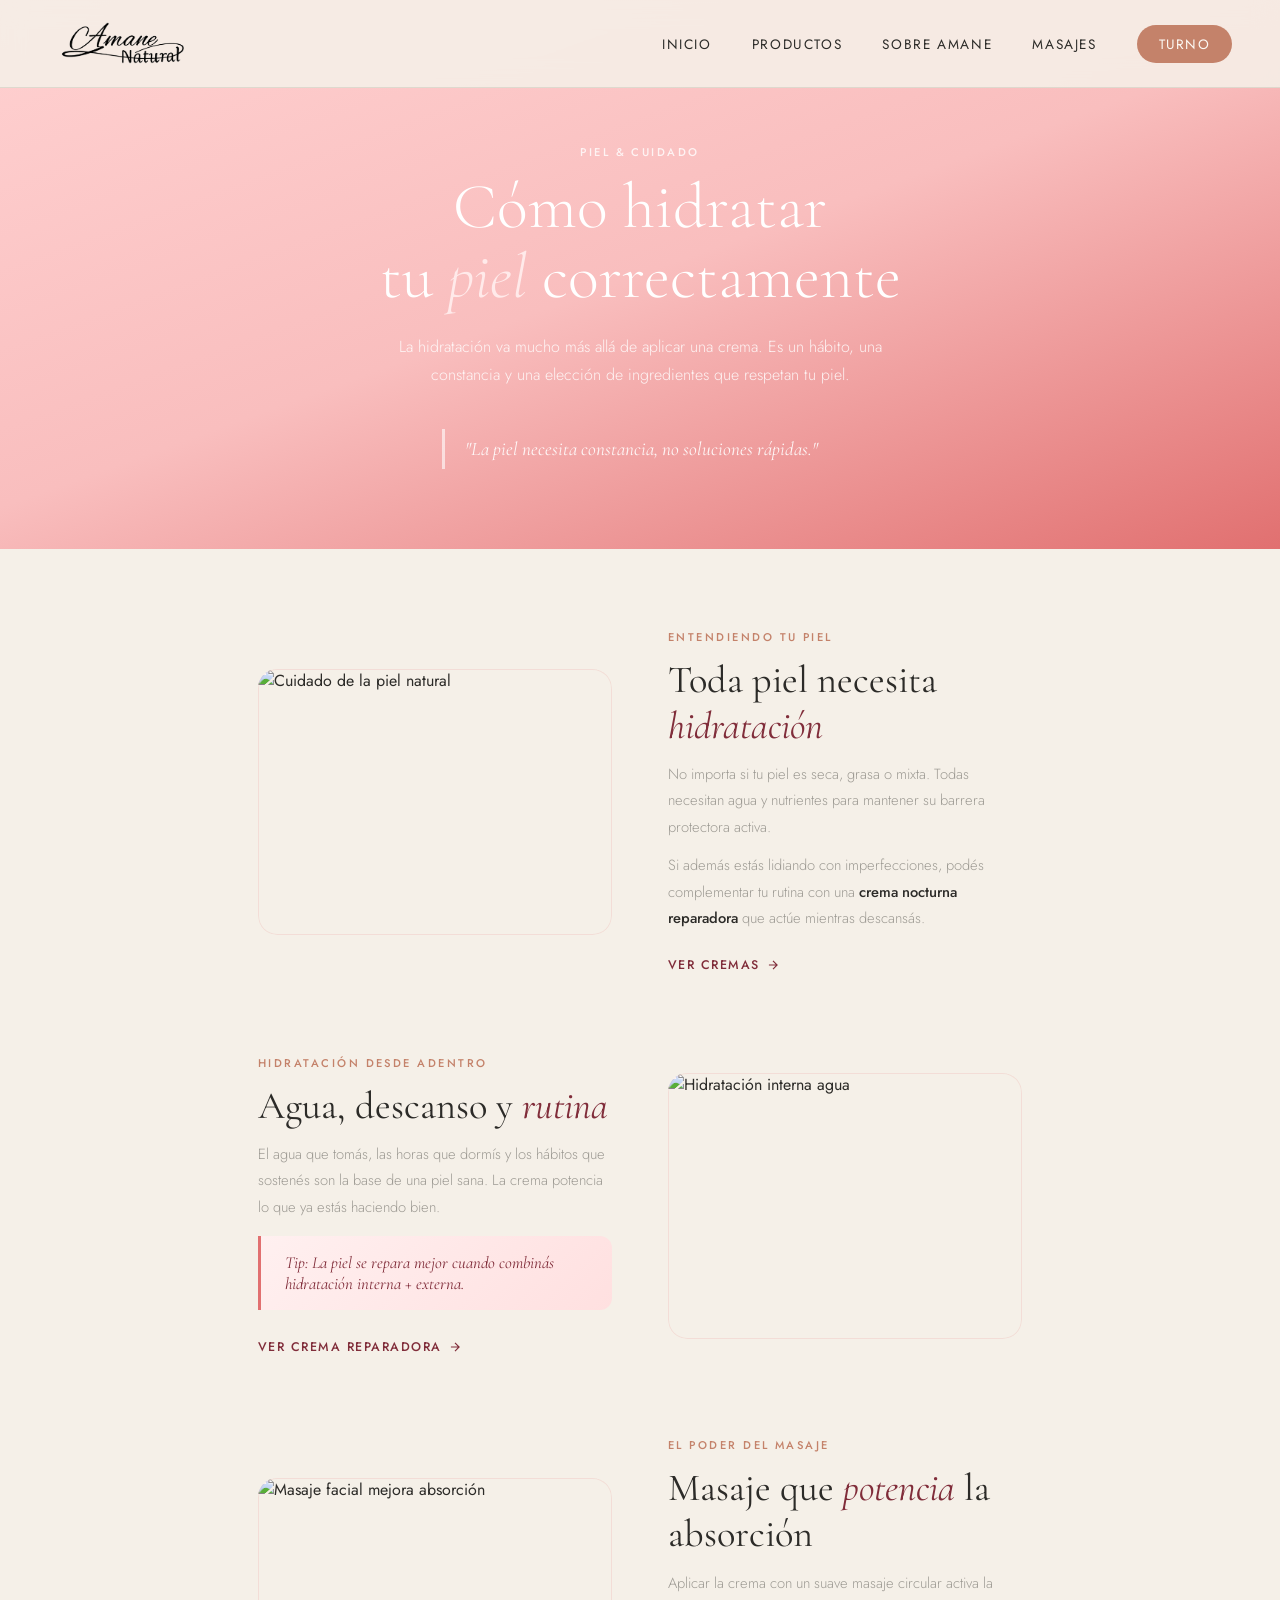
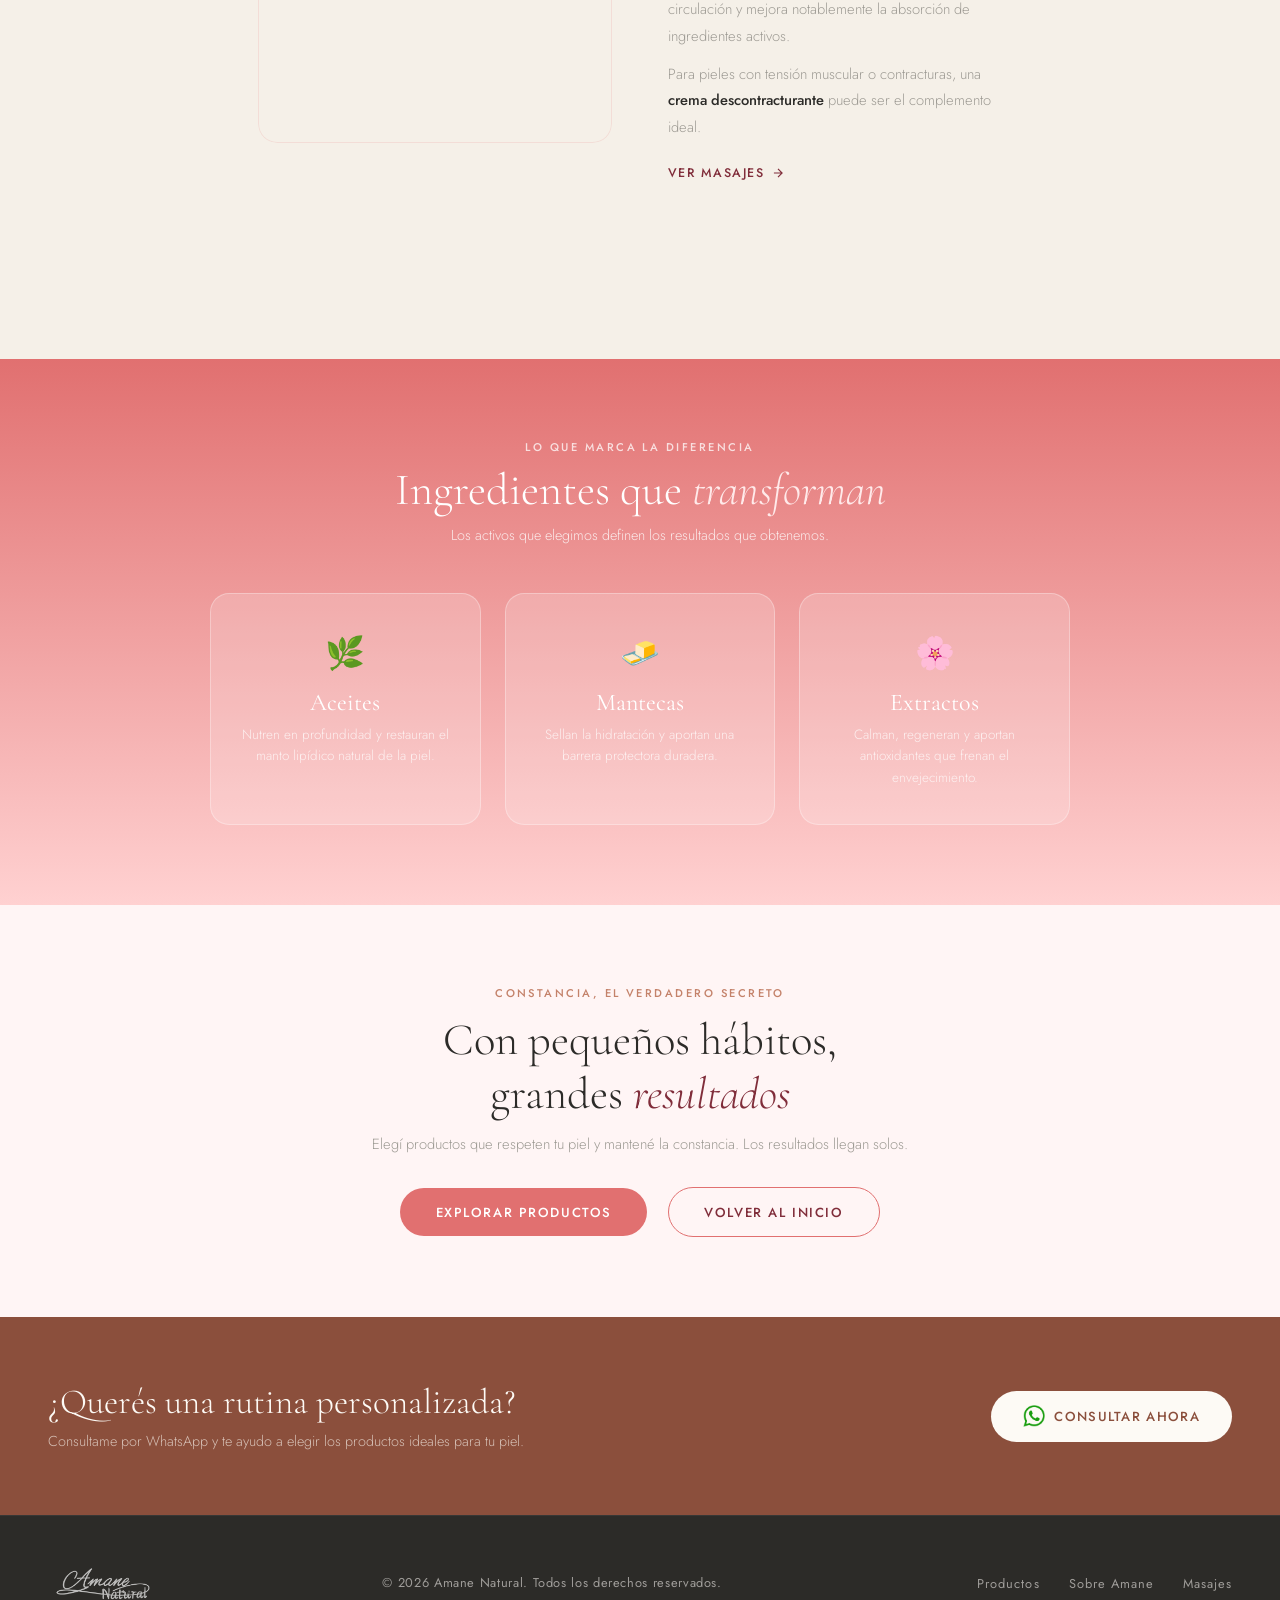
==== hidratar.html @ e28548d3 "Cambios en index" ====
<!DOCTYPE html>
<html lang="es">
<head>
  <meta charset="UTF-8">
  <meta name="viewport" content="width=device-width, initial-scale=1.0">
  <title>Cómo hidratar tu piel — Amane Natural</title>
  <meta name="description" content="Guía completa de hidratación de la piel: ingredientes naturales, rutina diaria y tips de Maria Fernanda Juncos, Masajista Integral en Villa María, Córdoba.">
  <meta name="robots" content="index, follow">
  <link rel="canonical" href="https://amane-natural.onrender.com/hidratar.html">
  <link rel="preconnect" href="https://fonts.googleapis.com">
  <link rel="preconnect" href="https://fonts.gstatic.com" crossorigin>
  <link href="https://fonts.googleapis.com/css2?family=Cormorant+Garamond:ital,wght@0,300;0,400;0,500;1,300;1,400&family=Jost:wght@300;400;500&display=swap" rel="stylesheet">
  <link rel="stylesheet" href="global.css">
  <link rel="stylesheet" href="hidratar.css">
</head>
<body>

  <!-- NAV -->
  <nav class="site-nav">
    <a href="index.html" class="nav-logo">
      <img src="img/negro..png" alt="Amane Natural">
    </a>
    <ul class="nav-links">
      <li><a href="index.html">Inicio</a></li>
      <li><a href="productos.html">Productos</a></li>
      <li><a href="sobre.html">Sobre Amane</a></li>
      <li><a href="masajes.html">Masajes</a></li>
      <li><a href="https://wa.link/bl452o" class="nav-cta" target="_blank">Turno</a></li>
    </ul>
    <button class="nav-burger" id="navBurger" aria-label="Menú">
      <span></span><span></span><span></span>
    </button>
  </nav>

  <!-- HERO -->
  <header class="article-hero">
    <div class="article-hero-inner">
      <span class="section-label">Piel & cuidado</span>
      <h1>Cómo hidratar<br>tu <em>piel</em> correctamente</h1>
      <p class="lead">La hidratación va mucho más allá de aplicar una crema. Es un hábito, una constancia y una elección de ingredientes que respetan tu piel.</p>
      <span class="quote-pull">"La piel necesita constancia, no soluciones rápidas."</span>
    </div>
  </header>

  <!-- ARTICLE BODY -->
  <main class="article-body" id="contenido">

    <!-- BLOQUE 1 -->
    <div class="article-block fade-up">
      <div class="article-block__img">
        <img src="https://images.unsplash.com/photo-1522335789203-aabd1fc54bc9?w=800&q=80" alt="Cuidado de la piel natural">
      </div>
      <div class="article-block__text">
        <span class="section-label">Entendiendo tu piel</span>
        <h2>Toda piel necesita <em>hidratación</em></h2>
        <p>No importa si tu piel es seca, grasa o mixta. Todas necesitan agua y nutrientes para mantener su barrera protectora activa.</p>
        <p>Si además estás lidiando con imperfecciones, podés complementar tu rutina con una <strong>crema nocturna reparadora</strong> que actúe mientras descansás.</p>
        <a href="productos.html" class="article-link">Ver cremas <svg viewBox="0 0 24 24"><path d="M5 12h14M12 5l7 7-7 7"/></svg></a>
      </div>
    </div>

    <!-- BLOQUE 2 -->
    <div class="article-block reverse fade-up">
      <div class="article-block__img">
        <img src="https://images.unsplash.com/photo-1502741338009-cac2772e18bc?w=800&q=80" alt="Hidratación interna agua">
      </div>
      <div class="article-block__text">
        <span class="section-label">Hidratación desde adentro</span>
        <h2>Agua, descanso y <em>rutina</em></h2>
        <p>El agua que tomás, las horas que dormís y los hábitos que sostenés son la base de una piel sana. La crema potencia lo que ya estás haciendo bien.</p>
        <div class="tip-box">Tip: La piel se repara mejor cuando combinás hidratación interna + externa.</div>
        <a href="productos.html" class="article-link">Ver crema reparadora <svg viewBox="0 0 24 24"><path d="M5 12h14M12 5l7 7-7 7"/></svg></a>
      </div>
    </div>

    <!-- BLOQUE 3 -->
    <div class="article-block fade-up">
      <div class="article-block__img">
        <img src="https://images.unsplash.com/photo-1552693673-1bf958298935?w=800&q=80" alt="Masaje facial mejora absorción">
      </div>
      <div class="article-block__text">
        <span class="section-label">El poder del masaje</span>
        <h2>Masaje que <em>potencia</em> la absorción</h2>
        <p>Aplicar la crema con un suave masaje circular activa la circulación y mejora notablemente la absorción de ingredientes activos.</p>
        <p>Para pieles con tensión muscular o contracturas, una <strong>crema descontracturante</strong> puede ser el complemento ideal.</p>
        <a href="masajes.html" class="article-link">Ver masajes <svg viewBox="0 0 24 24"><path d="M5 12h14M12 5l7 7-7 7"/></svg></a>
      </div>
    </div>

  </main>

  <!-- INGREDIENTS -->
  <section class="ingredients-section">
    <span class="section-label">Lo que marca la diferencia</span>
    <h2>Ingredientes que <em>transforman</em></h2>
    <p>Los activos que elegimos definen los resultados que obtenemos.</p>
    <div class="ingredients-grid">
      <div class="ingredient-card fade-up" style="transition-delay:.05s">
        <span class="ingredient-icon">🌿</span>
        <h3>Aceites</h3>
        <p>Nutren en profundidad y restauran el manto lipídico natural de la piel.</p>
      </div>
      <div class="ingredient-card fade-up" style="transition-delay:.12s">
        <span class="ingredient-icon">🧈</span>
        <h3>Mantecas</h3>
        <p>Sellan la hidratación y aportan una barrera protectora duradera.</p>
      </div>
      <div class="ingredient-card fade-up" style="transition-delay:.19s">
        <span class="ingredient-icon">🌸</span>
        <h3>Extractos</h3>
        <p>Calman, regeneran y aportan antioxidantes que frenan el envejecimiento.</p>
      </div>
    </div>
  </section>

  <!-- CTA -->
  <section class="article-cta">
    <span class="section-label">Constancia, el verdadero secreto</span>
    <h2>Con pequeños hábitos,<br>grandes <em>resultados</em></h2>
    <p>Elegí productos que respeten tu piel y mantené la constancia. Los resultados llegan solos.</p>
    <a href="productos.html" class="btn-rose">Explorar productos</a>
    <a href="index.html" class="btn-rose-outline">Volver al inicio</a>
  </section>

  <!-- STRIP WA -->
  <div class="wa-strip">
    <div class="wa-strip__text">
      <h2>¿Querés una rutina personalizada?</h2>
      <p>Consultame por WhatsApp y te ayudo a elegir los productos ideales para tu piel.</p>
    </div>
    <a href="https://wa.link/bl452o" class="wa-strip__cta" target="_blank">
      <img src="img/Whatsapp-Logo.png" alt="WhatsApp">
      Consultar ahora
    </a>
  </div>

  <!-- FOOTER -->
  <footer class="site-footer">
    <img src="img/blanco.png" alt="Amane Natural">
    <p>© 2026 Amane Natural. Todos los derechos reservados.</p>
    <nav>
      <a href="productos.html">Productos</a>
      <a href="sobre.html">Sobre Amane</a>
      <a href="masajes.html">Masajes</a>
    </nav>
  </footer>

  <script src="main.js"></script>
</body>
</html>
---- global.css ----
/* ══════════════════════════════════════════
   AMANE NATURAL — Global Stylesheet
   Compartido por: index, productos, sobre, masajes
   ══════════════════════════════════════════ */

/* ── TOKENS ── */
:root {
  --cream:      #F5F0E8;
  --cream-dark: #EDE6D8;
  --sage:       #C4826A;
  --sage-light: #D9A898;
  --sage-dark:  #8B4F3C;
  --bark:       #8B6F4E;
  --bark-light: #B89A78;
  --stone:      #9E9B94;
  --charcoal:   #2C2B28;
  --white:      #FDFAF5;
}

/* ── RESET ── */
*, *::before, *::after { margin: 0; padding: 0; box-sizing: border-box; }
html { scroll-behavior: smooth; }
body {
  font-family: 'Jost', sans-serif;
  background: var(--cream);
  color: var(--charcoal);
  overflow-x: hidden;
}
img { display: block; max-width: 100%; }

/* ── TYPOGRAPHY HELPERS ── */
.section-label {
  display: block;
  font-size: 0.7rem;
  letter-spacing: 0.22em;
  text-transform: uppercase;
  color: var(--sage);
  font-weight: 500;
  margin-bottom: 0.75rem;
}
.section-title {
  font-family: 'Cormorant Garamond', serif;
  font-size: clamp(2.2rem, 4vw, 3.2rem);
  font-weight: 300;
  line-height: 1.15;
  color: var(--charcoal);
  margin-bottom: 1rem;
}
.section-title em { font-style: italic; color: var(--sage-dark); }

/* ── NAVIGATION ── */
.site-nav {
  position: fixed;
  top: 0; left: 0; right: 0;
  z-index: 100;
  display: flex;
  align-items: center;
  justify-content: space-between;
  padding: 1.4rem 3rem;
  background: rgba(245,240,232,0.88);
  backdrop-filter: blur(12px);
  -webkit-backdrop-filter: blur(12px);
  border-bottom: 1px solid rgba(124,145,114,0.2);
  transition: background 0.4s;
}
.site-nav--transparent {
  background: transparent;
  border-bottom-color: transparent;
}
.site-nav--transparent.scrolled {
  background: rgba(245,240,232,0.88);
  border-bottom-color: rgba(124,145,114,0.2);
}

.nav-logo { display: flex; align-items: center; text-decoration: none; }
.nav-logo img { height: 42px; }

.nav-links { display: flex; gap: 2.5rem; list-style: none; }
.nav-links a {
  text-decoration: none;
  font-weight: 400;
  font-size: 0.85rem;
  letter-spacing: 0.12em;
  text-transform: uppercase;
  color: var(--charcoal);
  position: relative;
  transition: color 0.3s;
}
.nav-links a::after {
  content: '';
  position: absolute;
  bottom: -3px; left: 0;
  width: 0; height: 1px;
  background: var(--sage);
  transition: width 0.3s;
}
.nav-links a:hover       { color: var(--sage-dark); }
.nav-links a:hover::after,
.nav-links a.active::after { width: 100%; }
.nav-links a.active      { color: var(--sage-dark); }

/* Nav CTA pill */
.nav-links .nav-cta {
  background: var(--sage);
  color: var(--white) !important;
  padding: 0.55rem 1.4rem;
  border-radius: 2rem;
  letter-spacing: 0.08em !important;
  transition: background 0.3s, transform 0.2s !important;
}
.nav-links .nav-cta:hover {
  background: var(--sage-dark) !important;
  transform: translateY(-1px);
}
.nav-links .nav-cta::after { display: none !important; }

/* ── BUTTONS ── */
.btn-primary {
  display: inline-flex;
  align-items: center;
  gap: 0.6rem;
  text-decoration: none;
  background: var(--sage);
  color: var(--white);
  padding: 0.9rem 2.2rem;
  border-radius: 2rem;
  font-size: 0.82rem;
  letter-spacing: 0.12em;
  text-transform: uppercase;
  font-weight: 500;
  font-family: 'Jost', sans-serif;
  border: none;
  cursor: pointer;
  transition: background 0.3s, transform 0.2s;
}
.btn-primary:hover { background: var(--sage-dark); transform: translateY(-2px); }
.btn-primary img   { height: 20px; }

.btn-outline {
  display: inline-flex;
  align-items: center;
  gap: 0.6rem;
  text-decoration: none;
  border: 1px solid rgba(253,250,245,0.5);
  color: var(--white);
  padding: 0.9rem 2.2rem;
  border-radius: 2rem;
  font-size: 0.82rem;
  letter-spacing: 0.12em;
  text-transform: uppercase;
  font-weight: 400;
  transition: border-color 0.3s, background 0.3s, transform 0.2s;
}
.btn-outline:hover {
  background: rgba(253,250,245,0.1);
  border-color: rgba(253,250,245,0.8);
  transform: translateY(-2px);
}

/* ── WHATSAPP STRIP ── */
.wa-strip {
  background: var(--sage-dark);
  padding: 4rem 3rem;
  display: flex;
  align-items: center;
  justify-content: space-between;
  gap: 2rem;
}
.wa-strip__text h2 {
  font-family: 'Cormorant Garamond', serif;
  font-size: 2.2rem;
  font-weight: 300;
  color: var(--white);
  line-height: 1.2;
}
.wa-strip__text p {
  font-size: 0.9rem;
  color: rgba(253,250,245,0.65);
  margin-top: 0.5rem;
  font-weight: 300;
}
.wa-strip__cta {
  flex-shrink: 0;
  display: inline-flex;
  align-items: center;
  gap: 0.6rem;
  background: var(--white);
  color: var(--sage-dark);
  padding: 0.9rem 2rem;
  border-radius: 2rem;
  text-decoration: none;
  font-size: 0.82rem;
  letter-spacing: 0.1em;
  text-transform: uppercase;
  font-weight: 500;
  transition: background 0.3s, transform 0.2s;
}
.wa-strip__cta:hover { background: var(--cream); transform: translateY(-2px); }
.wa-strip__cta img   { height: 22px; }

/* ── FOOTER ── */
.site-footer {
  background: var(--charcoal);
  color: rgba(253,250,245,0.55);
  padding: 3rem 3rem 2rem;
  display: flex;
  align-items: center;
  justify-content: space-between;
  flex-wrap: wrap;
  gap: 1rem;
  border-top: 1px solid rgba(253,250,245,0.06);
}
.site-footer img  { height: 36px; opacity: 0.7; filter: brightness(2); }
.site-footer p    { font-size: 0.8rem; letter-spacing: 0.05em; }
.site-footer nav a {
  color: rgba(253,250,245,0.55);
  text-decoration: none;
  font-size: 0.8rem;
  letter-spacing: 0.08em;
  margin-left: 1.5rem;
  transition: color 0.2s;
}
.site-footer nav a:hover { color: var(--sage-light); }

/* ── DIVIDER ── */
.leaf-divider {
  display: flex;
  align-items: center;
  gap: 1.5rem;
  padding: 0 3rem;
  opacity: 0.4;
}
.leaf-divider__line { flex: 1; height: 1px; background: var(--sage); }
.leaf-divider__icon { font-size: 1rem; color: var(--sage); }

/* ── SCROLL ANIMATION ── */
.fade-up {
  opacity: 0;
  transform: translateY(28px);
  transition: opacity 0.7s ease, transform 0.7s ease;
}
.fade-up.visible { opacity: 1; transform: translateY(0); }

/* ── HAMBURGER ── */
.nav-burger {
  display: none;
  flex-direction: column;
  justify-content: center;
  gap: 5px;
  background: none;
  border: none;
  cursor: pointer;
  padding: 4px;
  z-index: 110;
}
.nav-burger span {
  display: block;
  width: 24px;
  height: 2px;
  background: var(--charcoal);
  border-radius: 2px;
  transition: transform 0.3s, opacity 0.3s;
}
.nav-burger.open span:nth-child(1) { transform: translateY(7px) rotate(45deg); }
.nav-burger.open span:nth-child(2) { opacity: 0; }
.nav-burger.open span:nth-child(3) { transform: translateY(-7px) rotate(-45deg); }

@media (max-width: 600px) {
  .nav-burger { display: flex; }

  .nav-links {
    display: none;
    position: fixed;
    top: 0; left: 0; right: 0;
    background: rgba(245,240,232,0.98);
    backdrop-filter: blur(12px);
    flex-direction: column;
    align-items: center;
    justify-content: center;
    gap: 2rem;
    height: 100dvh;
    z-index: 105;
  }
  .nav-links.open { display: flex; }
  .nav-links a { font-size: 1.5rem; letter-spacing: 0.08em; }
  .nav-links .nav-cta { padding: 0.9rem 3rem; font-size: 1.3rem; }
  .nav-links { gap: 2.5rem; }
}

/* RESPONSIVE COMPLETO -->

/* ── 1200px: desktop medio ── */
@media (max-width: 1200px) {
  .site-nav { padding: 1.3rem 2rem; }
  .nav-links { gap: 2rem; }
  .wa-strip { padding: 3.5rem 2rem; }
  .site-footer { padding: 2.5rem 2rem; }
}

/* ── 1024px: laptop / tablet horizontal ── */
@media (max-width: 1024px) {
  .site-nav { padding: 1.2rem 1.75rem; }
  .nav-links { gap: 1.5rem; }
  .nav-links a { font-size: 0.8rem; }
  .wa-strip__text h2 { font-size: 1.8rem; }
}

/* ── 900px: tablet ── */
@media (max-width: 900px) {
  .site-nav    { padding: 1.2rem 1.5rem; }
  .nav-links   { gap: 1.25rem; }

  .wa-strip {
    flex-direction: column;
    text-align: center;
    padding: 3rem 1.5rem;
    gap: 1.5rem;
  }
  .wa-strip__text h2 { font-size: 1.7rem; }
  .wa-strip__cta     { width: 100%; justify-content: center; }

  .site-footer {
    flex-direction: column;
    text-align: center;
    padding: 2rem 1.5rem;
    gap: 0.75rem;
  }
  .site-footer nav { display: flex; flex-wrap: wrap; justify-content: center; gap: 0.25rem; }
  .site-footer nav a { margin-left: 0; padding: 0 0.5rem; }

  .leaf-divider { padding: 0 1.5rem; }

  .btn-primary,
  .btn-outline { padding: 0.8rem 1.8rem; font-size: 0.78rem; }
}

/* ── 768px: tablet vertical ── */
@media (max-width: 768px) {
  .site-nav { padding: 1rem 1.25rem; }

  .wa-strip { padding: 2.5rem 1.25rem; }
  .wa-strip__text h2 { font-size: 1.5rem; }
  .wa-strip__text p  { font-size: 0.85rem; }

  .site-footer p { font-size: 0.75rem; }
}

/* ── 600px: teléfonos grandes ── */
@media (max-width: 600px) {
  /* Ocultar nav links — solo logo visible */
  .nav-links { display: none; }

  /* Nav compacto */
  .site-nav { padding: 1rem; }
  .nav-logo img { height: 36px; }

  .wa-strip__text h2 { font-size: 1.35rem; }
  .wa-strip__cta { font-size: 0.78rem; padding: 0.75rem 1.4rem; }

  .btn-primary,
  .btn-outline { padding: 0.75rem 1.5rem; font-size: 0.76rem; }

  .leaf-divider { padding: 0 1rem; }
}

/* ── 480px: teléfonos ── */
@media (max-width: 480px) {
  .nav-logo img { height: 32px; }

  .wa-strip { padding: 2rem 1rem; }
  .wa-strip__text h2 { font-size: 1.2rem; }

  .site-footer { padding: 1.75rem 1rem; }
}

/* ── 375px: teléfonos chicos ── */
@media (max-width: 375px) {
  .site-nav { padding: 0.9rem 0.9rem; }
  .nav-logo img { height: 30px; }

  .wa-strip__text h2 { font-size: 1.1rem; }
  .wa-strip__cta { font-size: 0.73rem; padding: 0.7rem 1.2rem; }
}
---- hidratar.css ----
/* ══════════════════════════════════════════
   AMANE NATURAL — hidratar.css
   ══════════════════════════════════════════ */

/* ── PAGE HERO ── */
.article-hero {
  padding: 9rem 3rem 5rem;
  background: linear-gradient(160deg, #FFD1D1 0%, #F9BEBE 50%, #E17070 100%);
  position: relative;
  overflow: hidden;
  text-align: center;
}
.article-hero::before {
  content: '';
  position: absolute;
  inset: 0;
  background-image: url('https://images.unsplash.com/photo-1522335789203-aabd1fc54bc9?w=1400&q=80');
  background-size: cover;
  background-position: center;
  opacity: 0.12;
}
.article-hero-inner { position: relative; z-index: 1; max-width: 700px; margin: 0 auto; }
.article-hero .section-label { color: rgba(255,255,255,0.8); }
.article-hero h1 {
  font-family: 'Cormorant Garamond', serif;
  font-size: clamp(2.6rem, 5vw, 4.2rem);
  font-weight: 300;
  line-height: 1.1;
  color: #fff;
  margin-bottom: 1.25rem;
}
.article-hero h1 em { font-style: italic; color: #FFEAEA; }
.article-hero .lead {
  font-size: 1rem;
  color: rgba(255,255,255,0.85);
  line-height: 1.75;
  font-weight: 300;
  max-width: 520px;
  margin: 0 auto 2rem;
}
.quote-pull {
  display: inline-block;
  border-left: 3px solid rgba(255,255,255,0.6);
  padding: 0.5rem 1.25rem;
  font-family: 'Cormorant Garamond', serif;
  font-size: 1.2rem;
  font-style: italic;
  color: rgba(255,255,255,0.9);
  margin-top: 0.5rem;
}

/* ── ARTICLE BODY ── */
.article-body {
  max-width: 860px;
  margin: 0 auto;
  padding: 5rem 3rem 6rem;
}

/* ── ARTICLE SECTION ── */
.article-block {
  display: grid;
  grid-template-columns: 1fr 1fr;
  gap: 3.5rem;
  align-items: center;
  margin-bottom: 5rem;
}
.article-block.reverse { direction: rtl; }
.article-block.reverse > * { direction: ltr; }

.article-block__img {
  border-radius: 1.2rem;
  overflow: hidden;
  aspect-ratio: 4/3;
  position: relative;
}
.article-block__img img {
  width: 100%; height: 100%;
  object-fit: cover;
  display: block;
  transition: transform 0.6s cubic-bezier(0.25,0.46,0.45,0.94);
}
.article-block__img:hover img { transform: scale(1.05); }
.article-block__img::after {
  content: '';
  position: absolute;
  inset: 0;
  border-radius: 1.2rem;
  box-shadow: inset 0 0 0 1px rgba(225,112,112,0.15);
}

.article-block__text h2 {
  font-family: 'Cormorant Garamond', serif;
  font-size: clamp(1.8rem, 3vw, 2.4rem);
  font-weight: 400;
  line-height: 1.2;
  color: #2C2B28;
  margin-bottom: 0.75rem;
}
.article-block__text h2 em { font-style: italic; color: #802D3A; }
.article-block__text p {
  font-size: 0.92rem;
  color: #9E9B94;
  line-height: 1.8;
  font-weight: 300;
  margin-bottom: 0.75rem;
}
.article-block__text p strong { color: #2C2B28; font-weight: 500; }
.article-link {
  display: inline-flex;
  align-items: center;
  gap: 0.4rem;
  margin-top: 0.75rem;
  font-size: 0.78rem;
  letter-spacing: 0.12em;
  text-transform: uppercase;
  color: #802D3A;
  font-weight: 500;
  text-decoration: none;
  transition: gap 0.2s;
}
.article-link:hover { gap: 0.7rem; }
.article-link svg { width: 14px; height: 14px; stroke: currentColor; stroke-width: 2; fill: none; }

/* ── TIP BOX ── */
.tip-box {
  background: linear-gradient(135deg, #FFF0F0 0%, #FFE0E0 100%);
  border-left: 3px solid #E17070;
  border-radius: 0 0.75rem 0.75rem 0;
  padding: 1rem 1.5rem;
  margin: 1rem 0;
  font-size: 0.88rem;
  color: #802D3A;
  font-style: italic;
  font-family: 'Cormorant Garamond', serif;
  font-size: 1.05rem;
}

/* ── INGREDIENTS GRID ── */
.ingredients-section {
  background: linear-gradient(180deg, #E17070 0%, #FFD1D1 100%);
  padding: 5rem 3rem;
  text-align: center;
}
.ingredients-section h2 {
  font-family: 'Cormorant Garamond', serif;
  font-size: clamp(2rem, 3.5vw, 2.8rem);
  font-weight: 300;
  color: #fff;
  margin-bottom: 0.5rem;
}
.ingredients-section h2 em { font-style: italic; color: #FFEAEA; }
.ingredients-section > .section-label { color: rgba(255,255,255,0.75); margin-bottom: 0.5rem; }
.ingredients-section > p {
  font-size: 0.9rem;
  color: rgba(255,255,255,0.8);
  margin-bottom: 3rem;
  font-weight: 300;
}
.ingredients-grid {
  display: grid;
  grid-template-columns: repeat(3, 1fr);
  gap: 1.5rem;
  max-width: 860px;
  margin: 0 auto;
}
.ingredient-card {
  background: rgba(255,255,255,0.18);
  border: 1px solid rgba(255,255,255,0.3);
  border-radius: 1.2rem;
  padding: 2.25rem 1.5rem;
  transition: background 0.3s, transform 0.3s;
}
.ingredient-card:hover { background: rgba(255,255,255,0.28); transform: translateY(-4px); }
.ingredient-icon {
  font-size: 2rem;
  margin-bottom: 0.75rem;
  display: block;
}
.ingredient-card h3 {
  font-family: 'Cormorant Garamond', serif;
  font-size: 1.5rem;
  font-weight: 400;
  color: #fff;
  margin-bottom: 0.4rem;
}
.ingredient-card p {
  font-size: 0.84rem;
  color: rgba(255,255,255,0.75);
  line-height: 1.6;
  font-weight: 300;
}

/* ── CLOSING CTA ── */
.article-cta {
  background: #FFF5F5;
  padding: 5rem 3rem;
  text-align: center;
}
.article-cta h2 {
  font-family: 'Cormorant Garamond', serif;
  font-size: clamp(2rem, 3.5vw, 2.8rem);
  font-weight: 300;
  color: #2C2B28;
  margin-bottom: 0.75rem;
}
.article-cta h2 em { font-style: italic; color: #802D3A; }
.article-cta p {
  font-size: 0.92rem;
  color: #9E9B94;
  margin-bottom: 2rem;
  font-weight: 300;
}
.btn-rose {
  display: inline-flex;
  align-items: center;
  gap: 0.6rem;
  text-decoration: none;
  background: #E17070;
  color: #fff;
  padding: 0.9rem 2.2rem;
  border-radius: 2rem;
  font-size: 0.82rem;
  letter-spacing: 0.12em;
  text-transform: uppercase;
  font-weight: 500;
  transition: background 0.3s, transform 0.2s;
}
.btn-rose:hover { background: #802D3A; transform: translateY(-2px); }
.btn-rose-outline {
  display: inline-flex;
  align-items: center;
  gap: 0.6rem;
  text-decoration: none;
  border: 1.5px solid #E17070;
  color: #802D3A;
  padding: 0.9rem 2.2rem;
  border-radius: 2rem;
  font-size: 0.82rem;
  letter-spacing: 0.12em;
  text-transform: uppercase;
  font-weight: 500;
  transition: all 0.3s;
  margin-left: 1rem;
}
.btn-rose-outline:hover { background: #E17070; color: #fff; transform: translateY(-2px); }

/* ── RESPONSIVE ── */
@media (max-width: 900px) {
  .article-hero { padding: 8rem 1.5rem 4rem; }
  .article-body { padding: 3.5rem 1.5rem 4rem; }
  .article-block { grid-template-columns: 1fr; gap: 2rem; }
  .article-block.reverse { direction: ltr; }
  .ingredients-section { padding: 4rem 1.5rem; }
  .ingredients-grid { grid-template-columns: 1fr 1fr; }
  .article-cta { padding: 4rem 1.5rem; }
}
@media (max-width: 600px) {
  .article-hero { padding: 7rem 1.25rem 3.5rem; }
  .article-body { padding: 3rem 1.25rem 3.5rem; }
  .ingredients-grid { grid-template-columns: 1fr; gap: 1rem; }
  .article-cta .btn-rose-outline { margin-left: 0; margin-top: 0.75rem; }
  .article-cta { display: flex; flex-direction: column; align-items: center; }
}
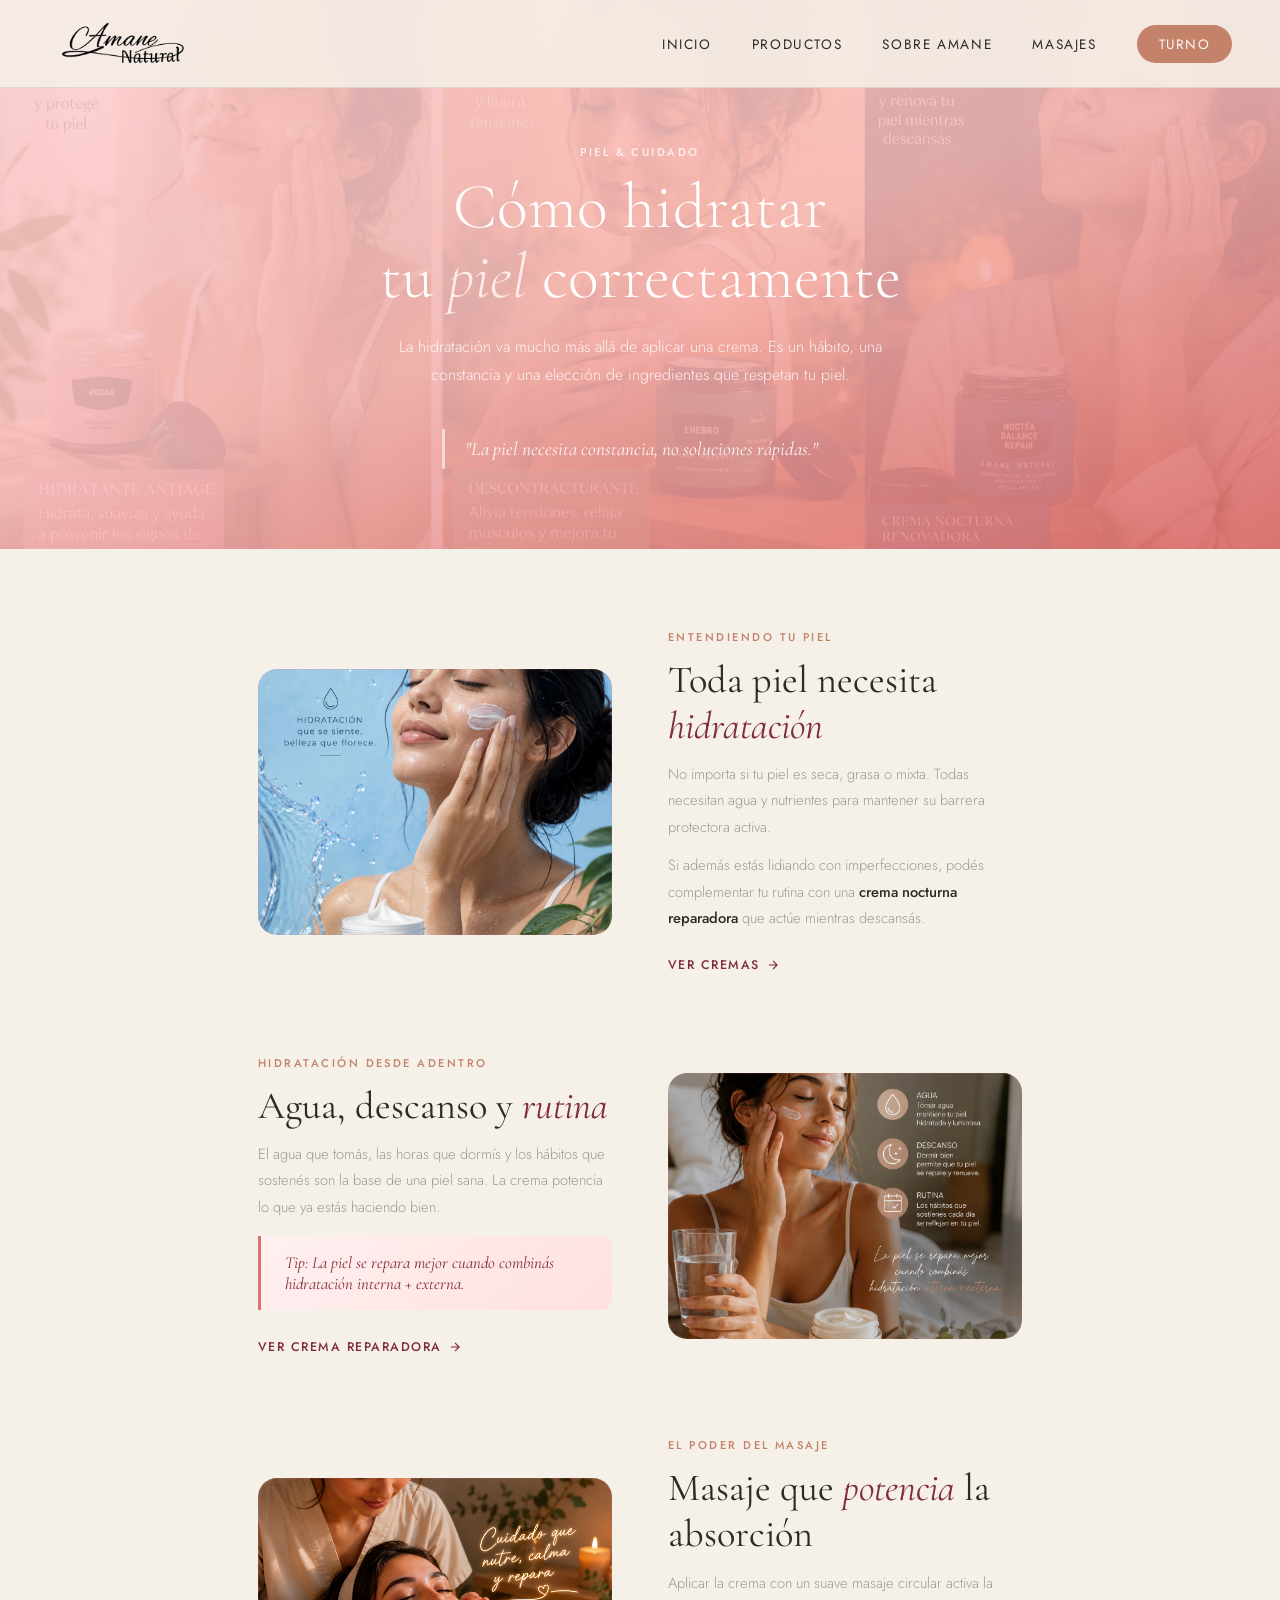
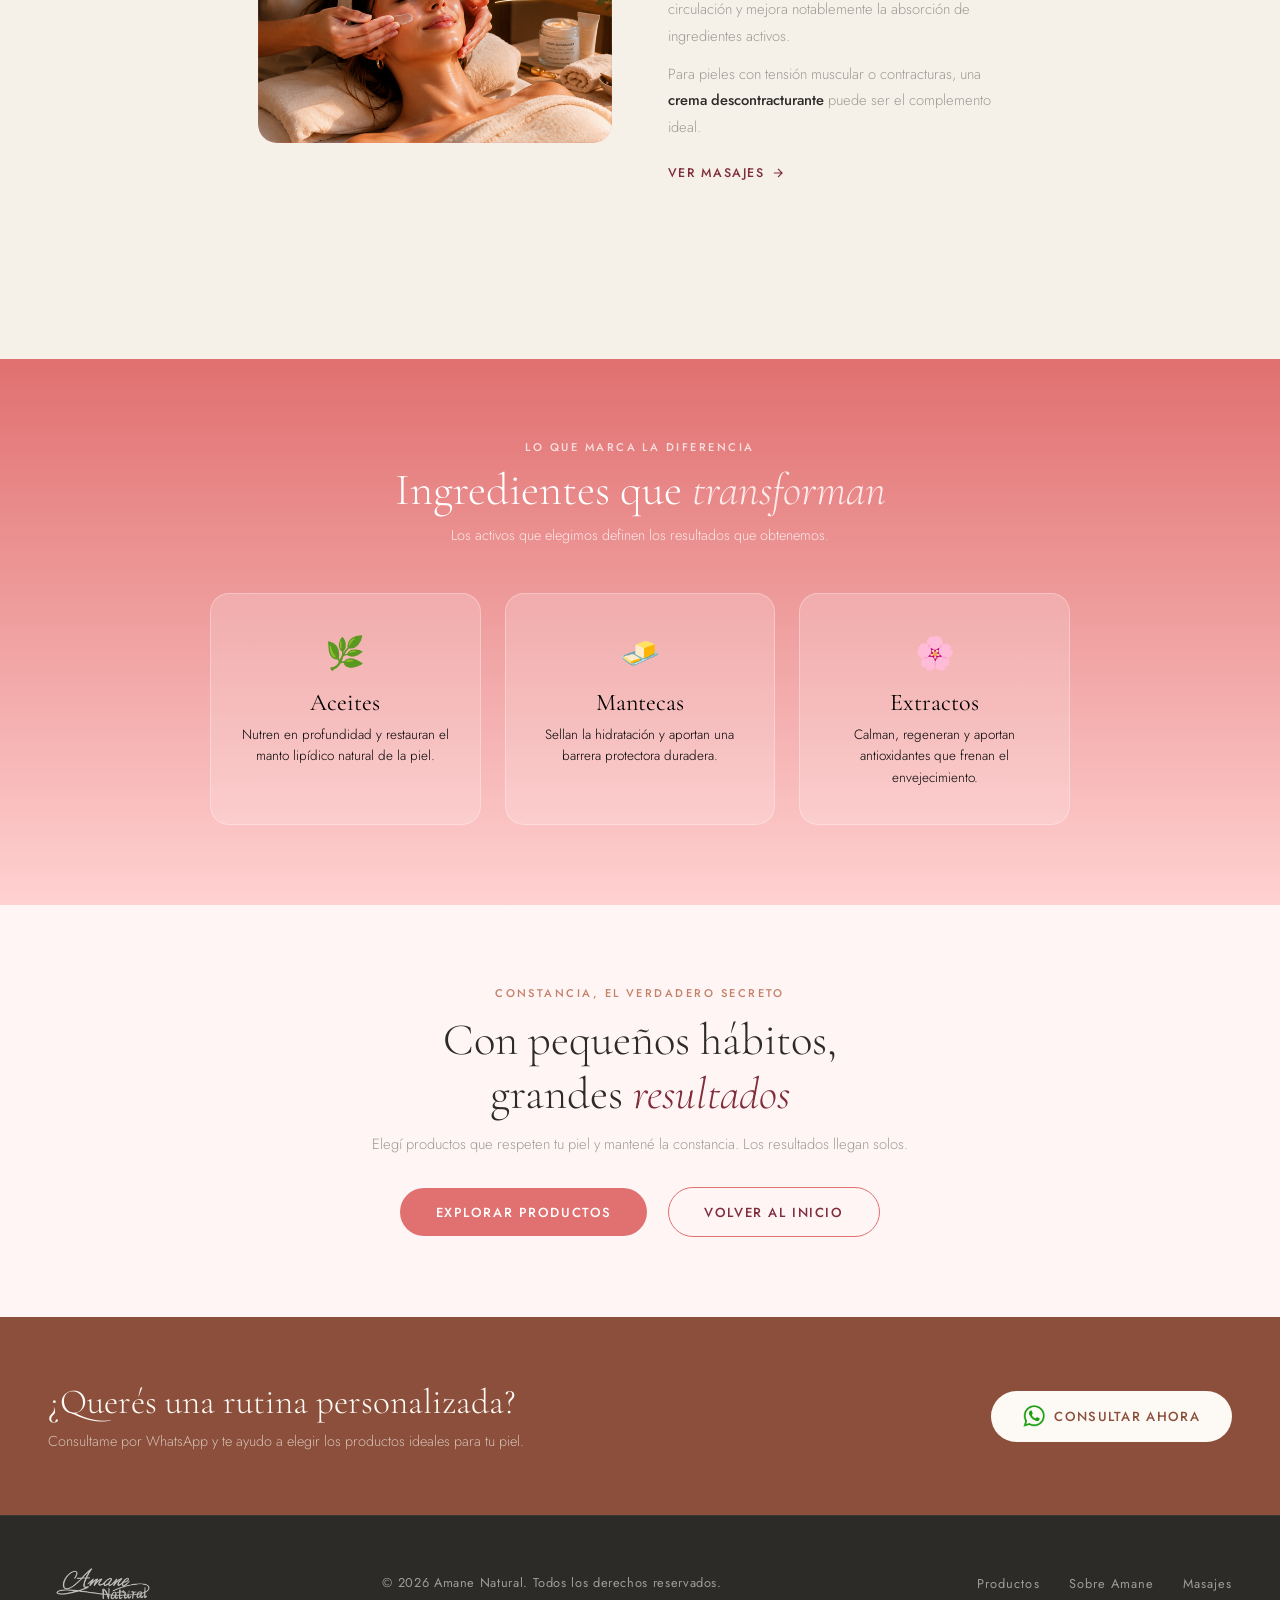
==== commit 35ac7b00: "Imagenes,ux, etc" ====
--- a/hidratar.html
+++ b/hidratar.html
@@ -3,16 +3,69 @@
 <head>
   <meta charset="UTF-8">
   <meta name="viewport" content="width=device-width, initial-scale=1.0">
-  <title>Cómo hidratar tu piel — Amane Natural</title>
+  <title>Cómo hidratar tu piel correctamente — Amane Natural</title>
   <meta name="description" content="Guía completa de hidratación de la piel: ingredientes naturales, rutina diaria y tips de Maria Fernanda Juncos, Masajista Integral en Villa María, Córdoba.">
+  <meta name="keywords" content="cómo hidratar la piel, hidratación facial natural, crema hidratante villa maría, rutina hidratación piel, tips piel sana">
+  <meta name="author" content="Amane Natural">
   <meta name="robots" content="index, follow">
-  <link rel="canonical" href="https://amane-natural.onrender.com/hidratar.html">
+  <link rel="canonical" href="https://amane-natural.vercel.app/hidratar.html">
+  <meta name="google-site-verification" content="iCthSh-_NBBDtTaLyfQcv_XG-j2N6g0z-_HT96yhKP0">
+
+  <meta property="og:type"        content="article">
+  <meta property="og:site_name"   content="Amane Natural">
+  <meta property="og:locale"      content="es_AR">
+  <meta property="og:url"         content="https://amane-natural.vercel.app/hidratar.html">
+  <meta property="og:title"       content="Cómo hidratar tu piel correctamente — Amane Natural">
+  <meta property="og:description" content="Guía de hidratación facial con ingredientes naturales y tips diarios. Villa María, Córdoba.">
+  <meta property="og:image"       content="https://amane-natural.vercel.app/img/og-image.jpg">
+  <meta property="og:image:width"  content="1200">
+  <meta property="og:image:height" content="630">
+
+  <meta name="twitter:card"        content="summary_large_image">
+  <meta name="twitter:title"       content="Cómo hidratar tu piel — Amane Natural">
+  <meta name="twitter:description" content="Tips y rutina de hidratación con productos naturales. Villa María, Córdoba.">
+  <meta name="twitter:image"       content="https://amane-natural.vercel.app/img/og-image.jpg">
+
+  <script type="application/ld+json">
+  {
+    "@context": "https://schema.org",
+    "@type": "Article",
+    "headline": "Cómo hidratar tu piel correctamente",
+    "description": "Guía de hidratación facial con ingredientes naturales y tips diarios.",
+    "image": "https://amane-natural.vercel.app/img/og-image.jpg",
+    "author": { "@type": "Person", "name": "Maria Fernanda Juncos" },
+    "publisher": { "@type": "Organization", "name": "Amane Natural", "url": "https://amane-natural.vercel.app" },
+    "url": "https://amane-natural.vercel.app/hidratar.html"
+  }
+  </script>
+
+  <script type="application/ld+json">
+  {
+    "@context": "https://schema.org",
+    "@type": "BreadcrumbList",
+    "itemListElement": [
+      { "@type": "ListItem", "position": 1, "name": "Inicio", "item": "https://amane-natural.vercel.app/" },
+      { "@type": "ListItem", "position": 2, "name": "Cómo hidratar tu piel", "item": "https://amane-natural.vercel.app/hidratar.html" }
+    ]
+  }
+  </script>
+
+  <script async src="https://www.googletagmanager.com/gtag/js?id=G-FL4YZ59S98"></script>
+  <script>
+    window.dataLayer = window.dataLayer || [];
+    function gtag(){dataLayer.push(arguments);}
+    gtag('js', new Date());
+    gtag('config', 'G-FL4YZ59S98');
+  </script>
+
   <link rel="preconnect" href="https://fonts.googleapis.com">
   <link rel="preconnect" href="https://fonts.gstatic.com" crossorigin>
+  <link rel="dns-prefetch" href="https://www.googletagmanager.com">
   <link href="https://fonts.googleapis.com/css2?family=Cormorant+Garamond:ital,wght@0,300;0,400;0,500;1,300;1,400&family=Jost:wght@300;400;500&display=swap" rel="stylesheet">
   <link rel="stylesheet" href="global.css">
   <link rel="stylesheet" href="hidratar.css">
 </head>
+
 <body>
 
   <!-- NAV -->
@@ -48,7 +101,7 @@
     <!-- BLOQUE 1 -->
     <div class="article-block fade-up">
       <div class="article-block__img">
-        <img src="https://images.unsplash.com/photo-1522335789203-aabd1fc54bc9?w=800&q=80" alt="Cuidado de la piel natural">
+        <img src="img/hidratante.png" alt="Cuidado de la piel natural">
       </div>
       <div class="article-block__text">
         <span class="section-label">Entendiendo tu piel</span>
@@ -62,7 +115,7 @@
     <!-- BLOQUE 2 -->
     <div class="article-block reverse fade-up">
       <div class="article-block__img">
-        <img src="https://images.unsplash.com/photo-1502741338009-cac2772e18bc?w=800&q=80" alt="Hidratación interna agua">
+        <img src="img/hidratante1.png" alt="Hidratación interna agua">
       </div>
       <div class="article-block__text">
         <span class="section-label">Hidratación desde adentro</span>
@@ -76,7 +129,7 @@
     <!-- BLOQUE 3 -->
     <div class="article-block fade-up">
       <div class="article-block__img">
-        <img src="https://images.unsplash.com/photo-1552693673-1bf958298935?w=800&q=80" alt="Masaje facial mejora absorción">
+        <img src="img/masaje1.png" alt="Masaje facial mejora absorción">
       </div>
       <div class="article-block__text">
         <span class="section-label">El poder del masaje</span>
--- a/hidratar.css
+++ b/hidratar.css
@@ -14,7 +14,7 @@
   content: '';
   position: absolute;
   inset: 0;
-  background-image: url('https://images.unsplash.com/photo-1522335789203-aabd1fc54bc9?w=1400&q=80');
+  background-image: url('img/fondo.png');
   background-size: cover;
   background-position: center;
   opacity: 0.12;
@@ -180,12 +180,12 @@
   font-family: 'Cormorant Garamond', serif;
   font-size: 1.5rem;
   font-weight: 400;
-  color: #fff;
+  color: black;
   margin-bottom: 0.4rem;
 }
 .ingredient-card p {
   font-size: 0.84rem;
-  color: rgba(255,255,255,0.75);
+  color: black;
   line-height: 1.6;
   font-weight: 300;
 }
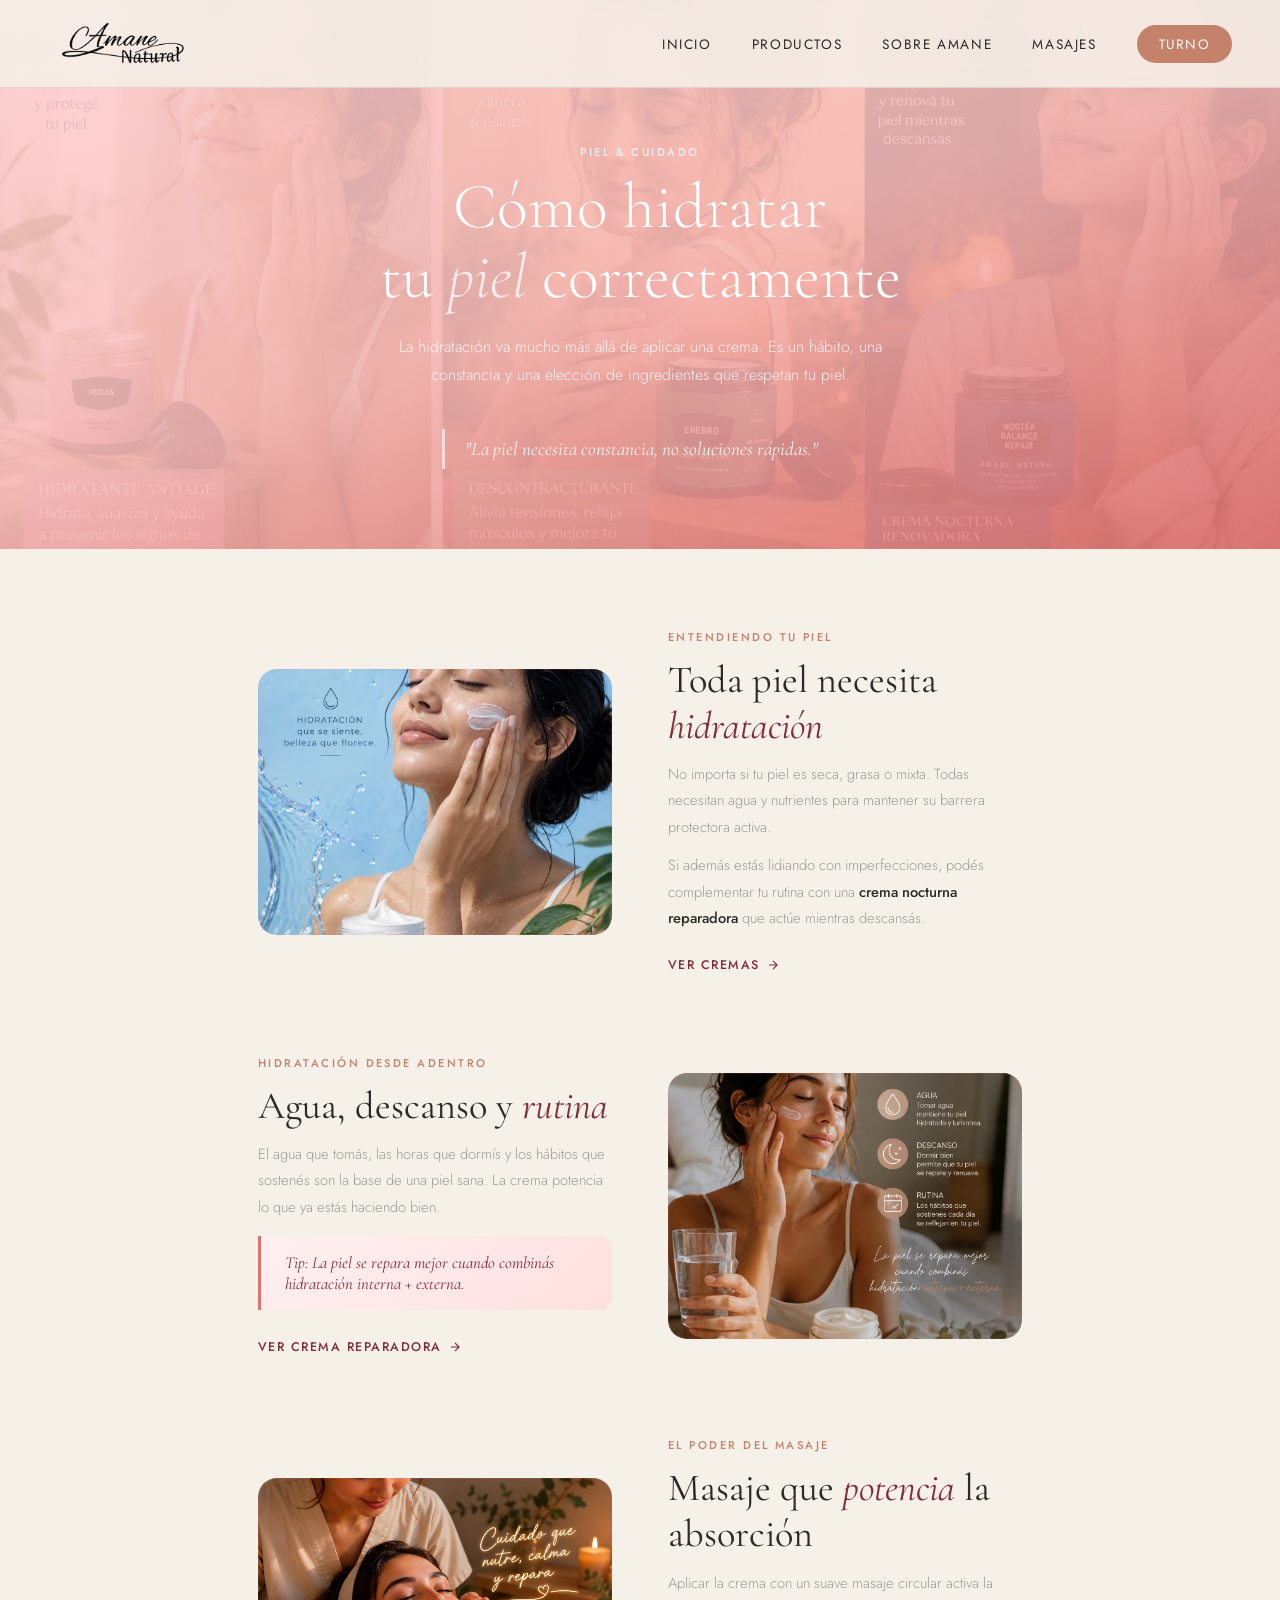
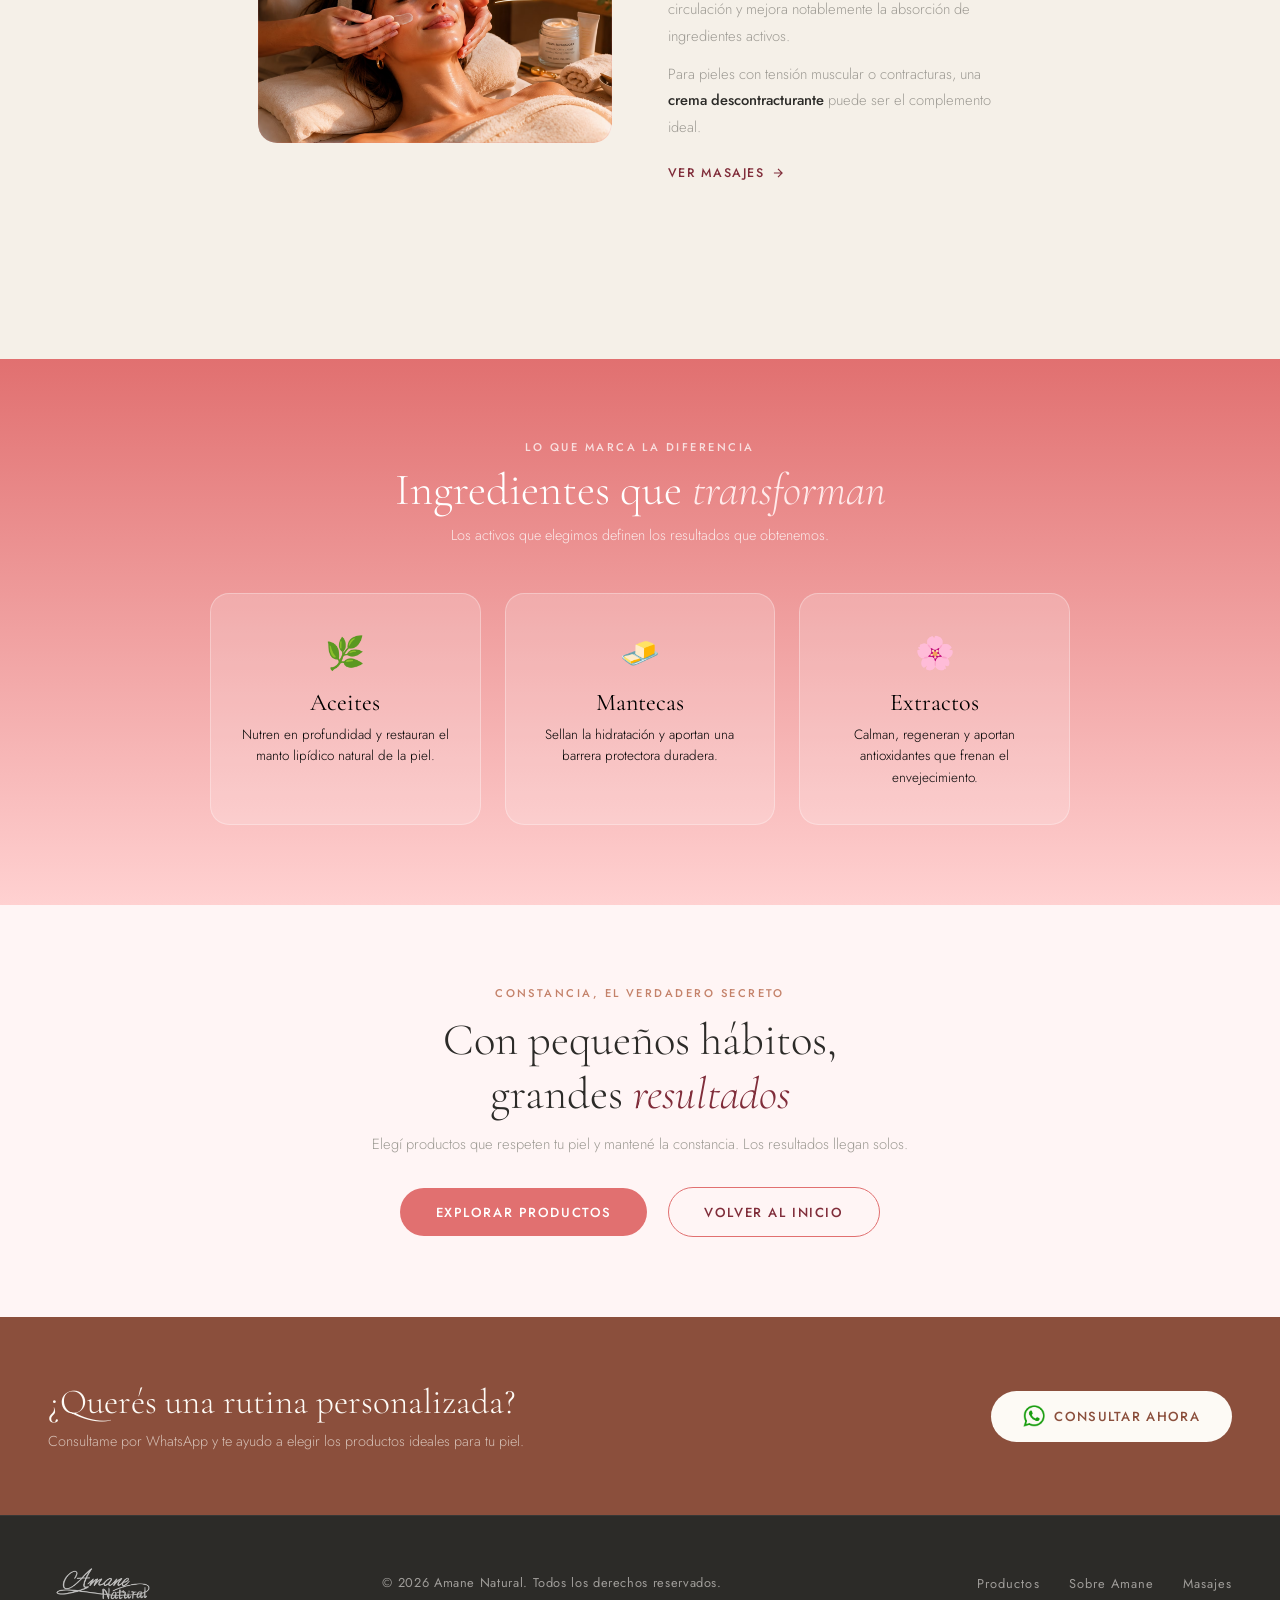
==== commit 6eba69cd: "Cambios de png a avif" ====
--- a/hidratar.html
+++ b/hidratar.html
@@ -67,8 +67,6 @@
 </head>
 
 <body>
-
-  <!-- NAV -->
   <nav class="site-nav">
     <a href="index.html" class="nav-logo">
       <img src="img/negro..png" alt="Amane Natural">
@@ -85,7 +83,6 @@
     </button>
   </nav>
 
-  <!-- HERO -->
   <header class="article-hero">
     <div class="article-hero-inner">
       <span class="section-label">Piel & cuidado</span>
@@ -95,13 +92,11 @@
     </div>
   </header>
 
-  <!-- ARTICLE BODY -->
   <main class="article-body" id="contenido">
 
-    <!-- BLOQUE 1 -->
     <div class="article-block fade-up">
       <div class="article-block__img">
-        <img src="img/hidratante.png" alt="Cuidado de la piel natural">
+        <img src="img/hidratante.avif" alt="Cuidado de la piel natural">
       </div>
       <div class="article-block__text">
         <span class="section-label">Entendiendo tu piel</span>
@@ -112,10 +107,9 @@
       </div>
     </div>
 
-    <!-- BLOQUE 2 -->
     <div class="article-block reverse fade-up">
       <div class="article-block__img">
-        <img src="img/hidratante1.png" alt="Hidratación interna agua">
+        <img src="img/hidratante1.avif" alt="Hidratación interna agua">
       </div>
       <div class="article-block__text">
         <span class="section-label">Hidratación desde adentro</span>
@@ -126,10 +120,9 @@
       </div>
     </div>
 
-    <!-- BLOQUE 3 -->
     <div class="article-block fade-up">
       <div class="article-block__img">
-        <img src="img/masaje1.png" alt="Masaje facial mejora absorción">
+        <img src="img/masaje1.avif" alt="Masaje facial mejora absorción">
       </div>
       <div class="article-block__text">
         <span class="section-label">El poder del masaje</span>
@@ -142,7 +135,6 @@
 
   </main>
 
-  <!-- INGREDIENTS -->
   <section class="ingredients-section">
     <span class="section-label">Lo que marca la diferencia</span>
     <h2>Ingredientes que <em>transforman</em></h2>
@@ -166,7 +158,6 @@
     </div>
   </section>
 
-  <!-- CTA -->
   <section class="article-cta">
     <span class="section-label">Constancia, el verdadero secreto</span>
     <h2>Con pequeños hábitos,<br>grandes <em>resultados</em></h2>
@@ -175,7 +166,6 @@
     <a href="index.html" class="btn-rose-outline">Volver al inicio</a>
   </section>
 
-  <!-- STRIP WA -->
   <div class="wa-strip">
     <div class="wa-strip__text">
       <h2>¿Querés una rutina personalizada?</h2>
@@ -187,7 +177,6 @@
     </a>
   </div>
 
-  <!-- FOOTER -->
   <footer class="site-footer">
     <img src="img/blanco.png" alt="Amane Natural">
     <p>© 2026 Amane Natural. Todos los derechos reservados.</p>
--- a/hidratar.css
+++ b/hidratar.css
@@ -1,8 +1,3 @@
-/* ══════════════════════════════════════════
-   AMANE NATURAL — hidratar.css
-   ══════════════════════════════════════════ */
-
-/* ── PAGE HERO ── */
 .article-hero {
   padding: 9rem 3rem 5rem;
   background: linear-gradient(160deg, #FFD1D1 0%, #F9BEBE 50%, #E17070 100%);
@@ -14,7 +9,7 @@
   content: '';
   position: absolute;
   inset: 0;
-  background-image: url('img/fondo.png');
+  background-image: url('img/fondo.avif');
   background-size: cover;
   background-position: center;
   opacity: 0.12;
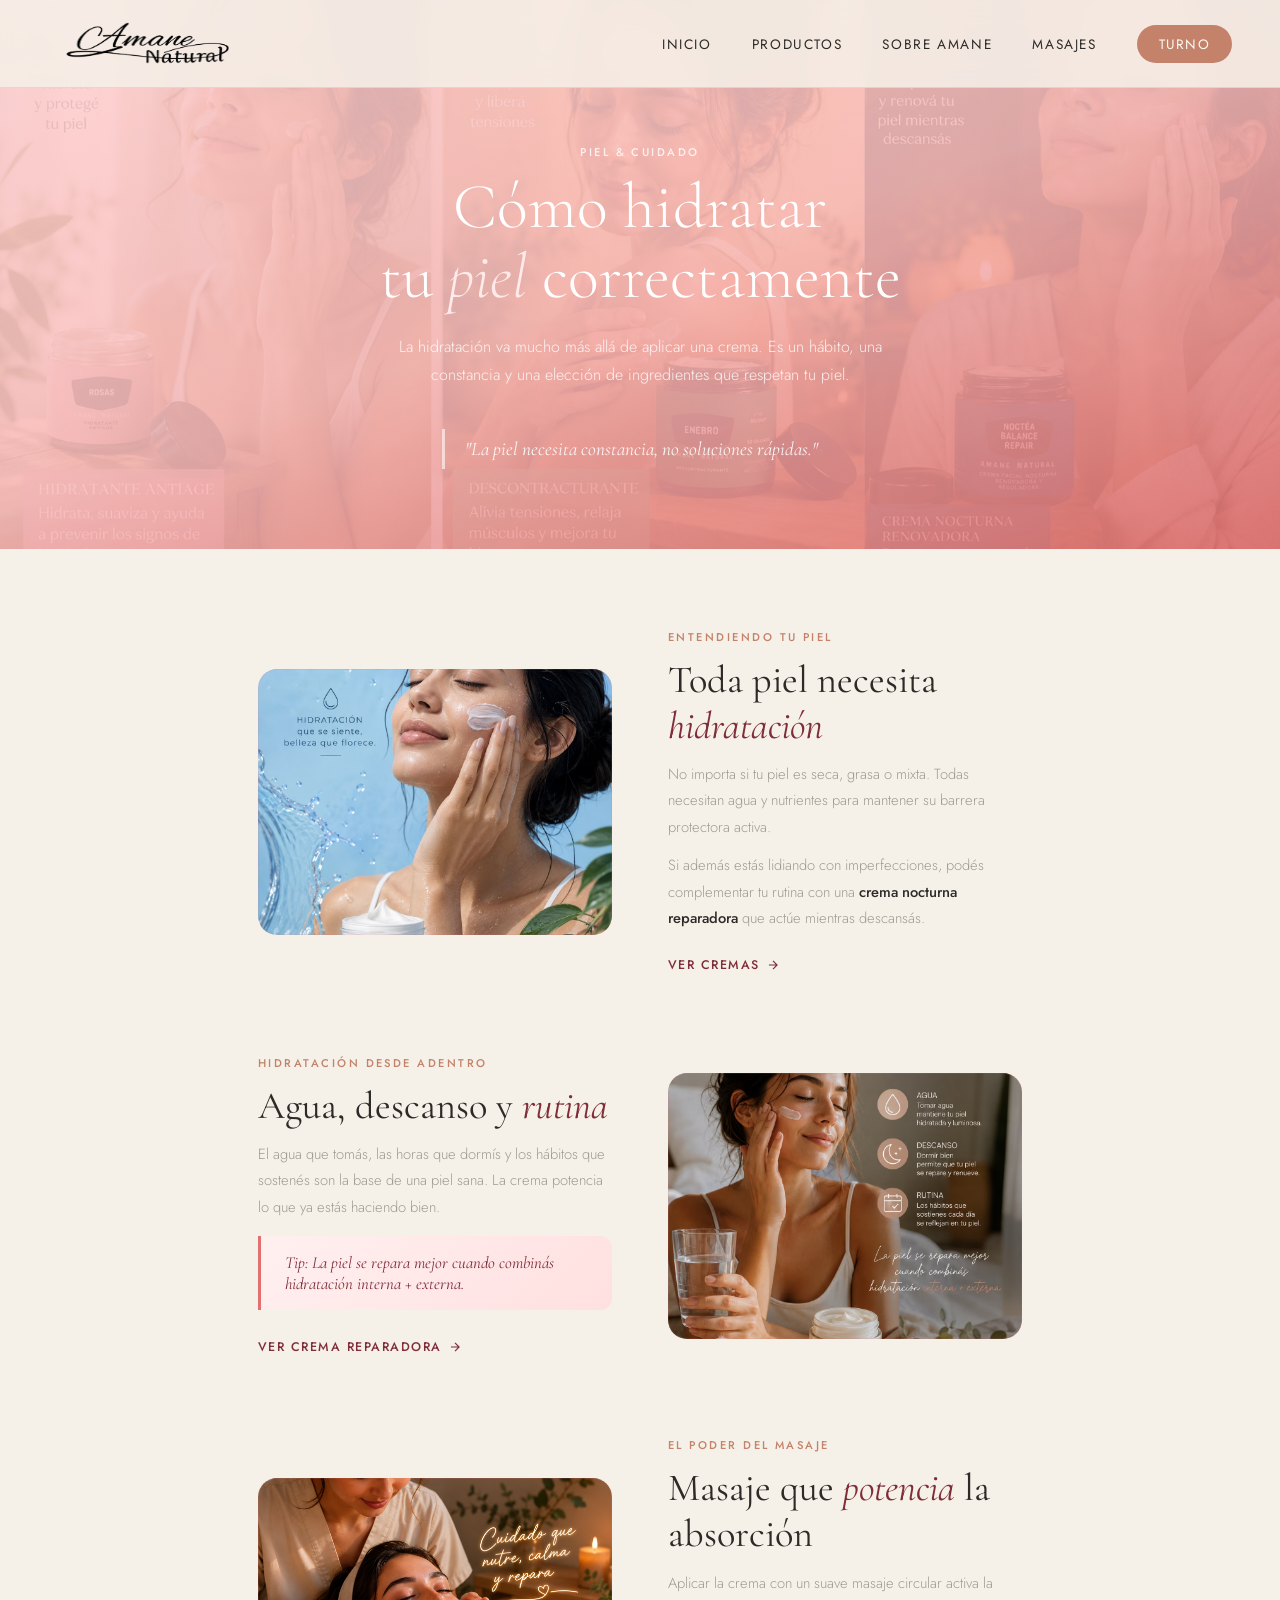
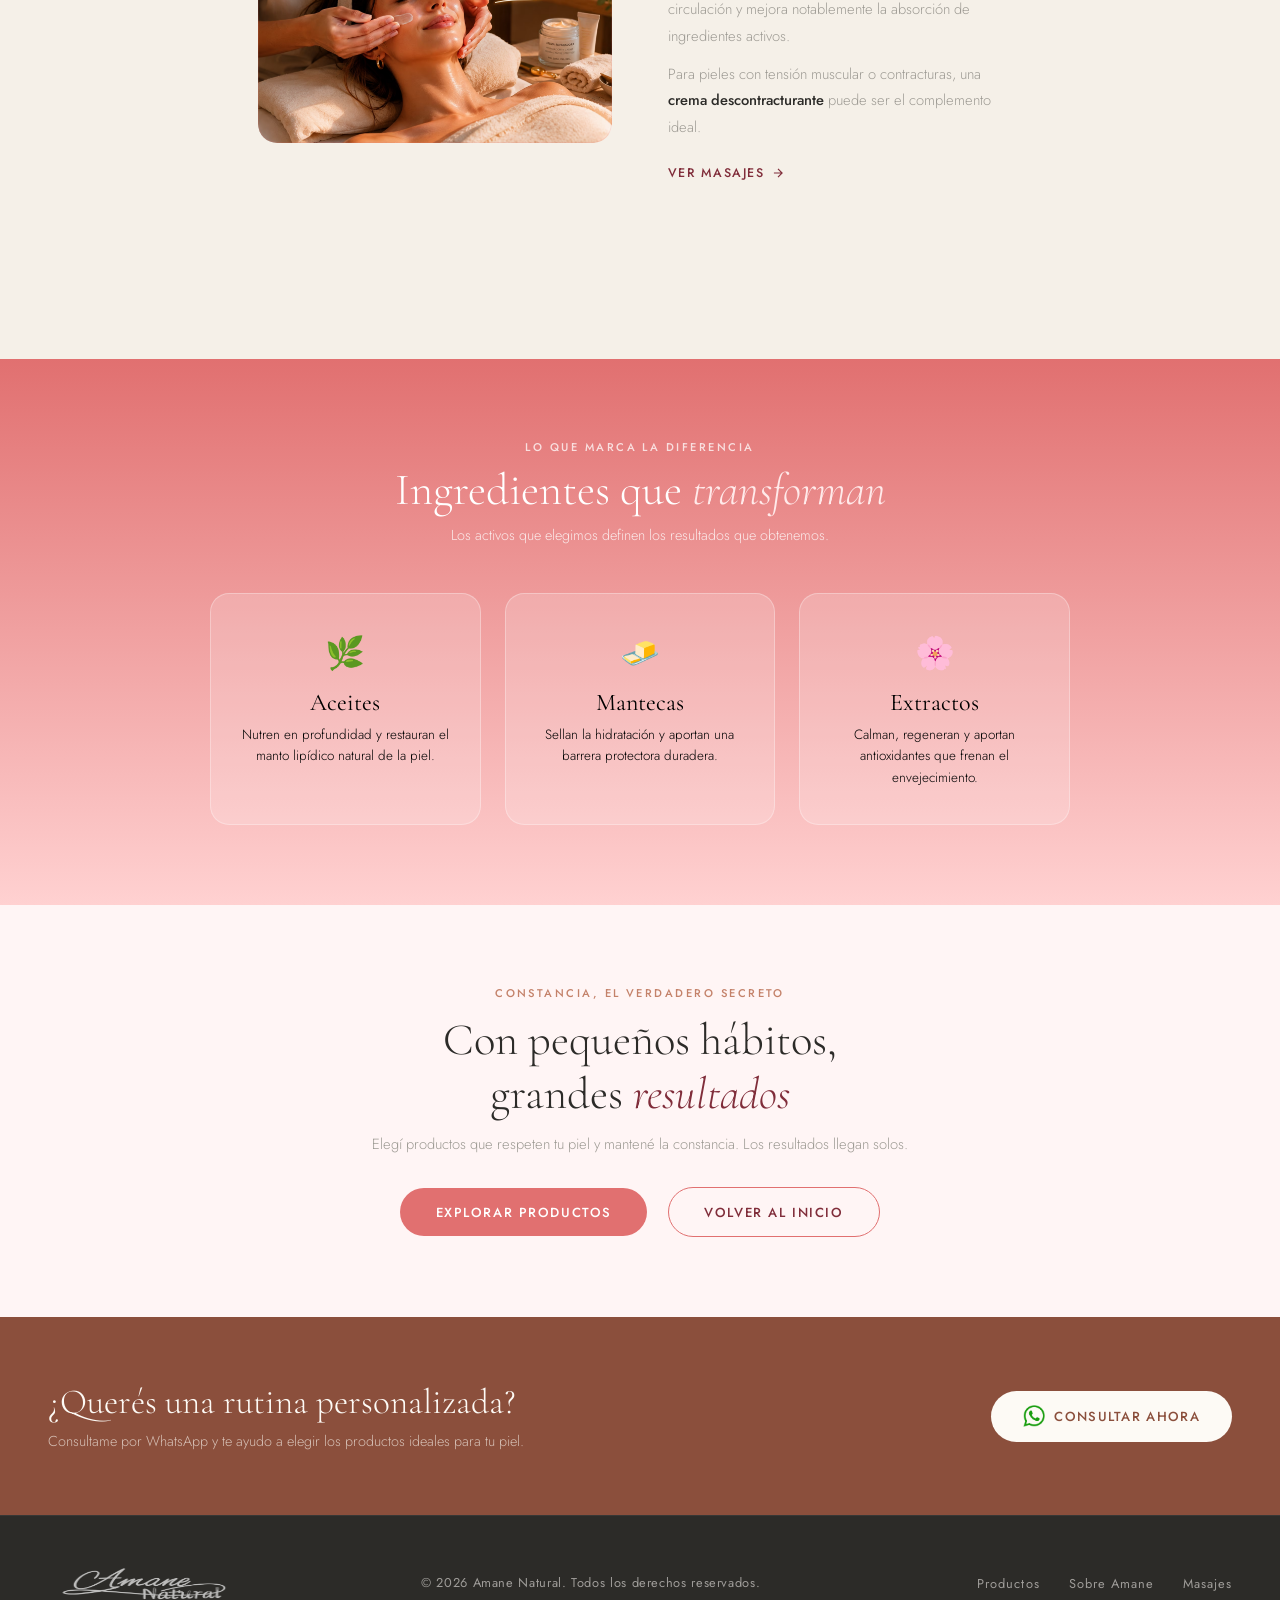
==== commit 804e2ff6: "Mejora rendimiento" ====
--- a/hidratar.html
+++ b/hidratar.html
@@ -50,17 +50,8 @@
   }
   </script>
 
-  <script async src="https://www.googletagmanager.com/gtag/js?id=G-FL4YZ59S98"></script>
-  <script>
-    window.dataLayer = window.dataLayer || [];
-    function gtag(){dataLayer.push(arguments);}
-    gtag('js', new Date());
-    gtag('config', 'G-FL4YZ59S98');
-  </script>
-
   <link rel="preconnect" href="https://fonts.googleapis.com">
   <link rel="preconnect" href="https://fonts.gstatic.com" crossorigin>
-  <link rel="dns-prefetch" href="https://www.googletagmanager.com">
   <link href="https://fonts.googleapis.com/css2?family=Cormorant+Garamond:ital,wght@0,300;0,400;0,500;1,300;1,400&family=Jost:wght@300;400;500&display=swap" rel="stylesheet">
   <link rel="stylesheet" href="global.css">
   <link rel="stylesheet" href="hidratar.css">
@@ -69,7 +60,7 @@
 <body>
   <nav class="site-nav">
     <a href="index.html" class="nav-logo">
-      <img src="img/negro..png" alt="Amane Natural">
+      <img src="img/negro..png" alt="Amane Natural" width="181" height="56">
     </a>
     <ul class="nav-links">
       <li><a href="index.html">Inicio</a></li>
@@ -96,7 +87,7 @@
 
     <div class="article-block fade-up">
       <div class="article-block__img">
-        <img src="img/hidratante.avif" alt="Cuidado de la piel natural">
+        <img src="img/hidratante.avif" alt="Cuidado de la piel natural" width="430" height="323" decoding="async">
       </div>
       <div class="article-block__text">
         <span class="section-label">Entendiendo tu piel</span>
@@ -109,7 +100,7 @@
 
     <div class="article-block reverse fade-up">
       <div class="article-block__img">
-        <img src="img/hidratante1.avif" alt="Hidratación interna agua">
+        <img src="img/hidratante1.avif" alt="Hidratación interna agua" width="430" height="323" loading="lazy" decoding="async">
       </div>
       <div class="article-block__text">
         <span class="section-label">Hidratación desde adentro</span>
@@ -122,7 +113,7 @@
 
     <div class="article-block fade-up">
       <div class="article-block__img">
-        <img src="img/masaje1.avif" alt="Masaje facial mejora absorción">
+        <img src="img/masaje1.avif" alt="Masaje facial mejora absorción" width="430" height="323" loading="lazy" decoding="async">
       </div>
       <div class="article-block__text">
         <span class="section-label">El poder del masaje</span>
@@ -172,13 +163,13 @@
       <p>Consultame por WhatsApp y te ayudo a elegir los productos ideales para tu piel.</p>
     </div>
     <a href="https://wa.link/bl452o" class="wa-strip__cta" target="_blank">
-      <img src="img/Whatsapp-Logo.png" alt="WhatsApp">
+      <img src="img/Whatsapp-Logo.png" alt="WhatsApp" width="22" height="22" loading="lazy">
       Consultar ahora
     </a>
   </div>
 
   <footer class="site-footer">
-    <img src="img/blanco.png" alt="Amane Natural">
+    <img src="img/blanco.png" alt="Amane Natural" width="180" height="63" loading="lazy">
     <p>© 2026 Amane Natural. Todos los derechos reservados.</p>
     <nav>
       <a href="productos.html">Productos</a>
@@ -188,5 +179,26 @@
   </footer>
 
   <script src="main.js"></script>
+
+  <script>
+    window.dataLayer = window.dataLayer || [];
+    function gtag(){dataLayer.push(arguments);}
+    gtag('js', new Date());
+    gtag('config', 'G-FL4YZ59S98');
+
+    function loadGTM() {
+      const s = document.createElement('script');
+      s.src = 'https://www.googletagmanager.com/gtag/js?id=G-FL4YZ59S98';
+      s.async = true;
+      document.head.appendChild(s);
+      window.removeEventListener('scroll', loadGTM);
+      window.removeEventListener('mousemove', loadGTM);
+      window.removeEventListener('touchstart', loadGTM);
+    }
+    window.addEventListener('scroll', loadGTM, { once: true, passive: true });
+    window.addEventListener('mousemove', loadGTM, { once: true });
+    window.addEventListener('touchstart', loadGTM, { once: true, passive: true });
+    setTimeout(loadGTM, 4000);
+  </script>
 </body>
-</html>
+</html>
